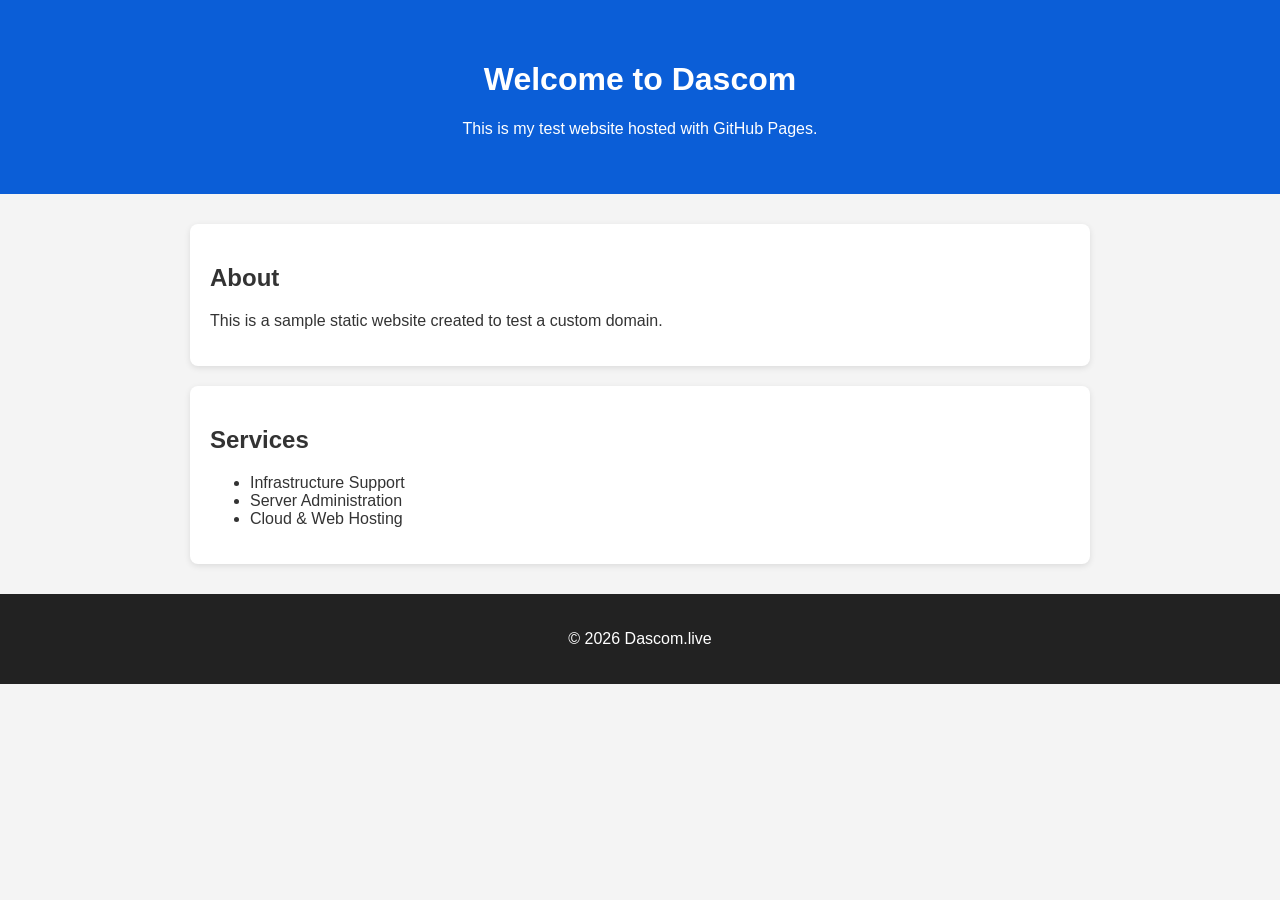
==== index.html @ efe5e356 "Add files via upload" ====
<!DOCTYPE html>
<html lang="en">
<head>
<meta charset="UTF-8">
<meta name="viewport" content="width=device-width, initial-scale=1.0">
<title>Dascom</title>
<link rel="stylesheet" href="style.css">
</head>
<body>
<header>
  <h1>Welcome to Dascom</h1>
  <p>This is my test website hosted with GitHub Pages.</p>
</header>

<main>
  <section class="card">
    <h2>About</h2>
    <p>This is a sample static website created to test a custom domain.</p>
  </section>

  <section class="card">
    <h2>Services</h2>
    <ul>
      <li>Infrastructure Support</li>
      <li>Server Administration</li>
      <li>Cloud & Web Hosting</li>
    </ul>
  </section>
</main>

<footer>
  <p>© 2026 Dascom.live</p>
</footer>
</body>
</html>
---- style.css ----
body{font-family:Arial,sans-serif;margin:0;background:#f4f4f4;color:#333}
header{background:#0b5ed7;color:#fff;padding:40px;text-align:center}
main{max-width:900px;margin:30px auto;padding:0 20px}
.card{background:#fff;padding:20px;margin-bottom:20px;border-radius:8px;box-shadow:0 2px 6px rgba(0,0,0,.1)}
footer{text-align:center;padding:20px;background:#222;color:#fff}
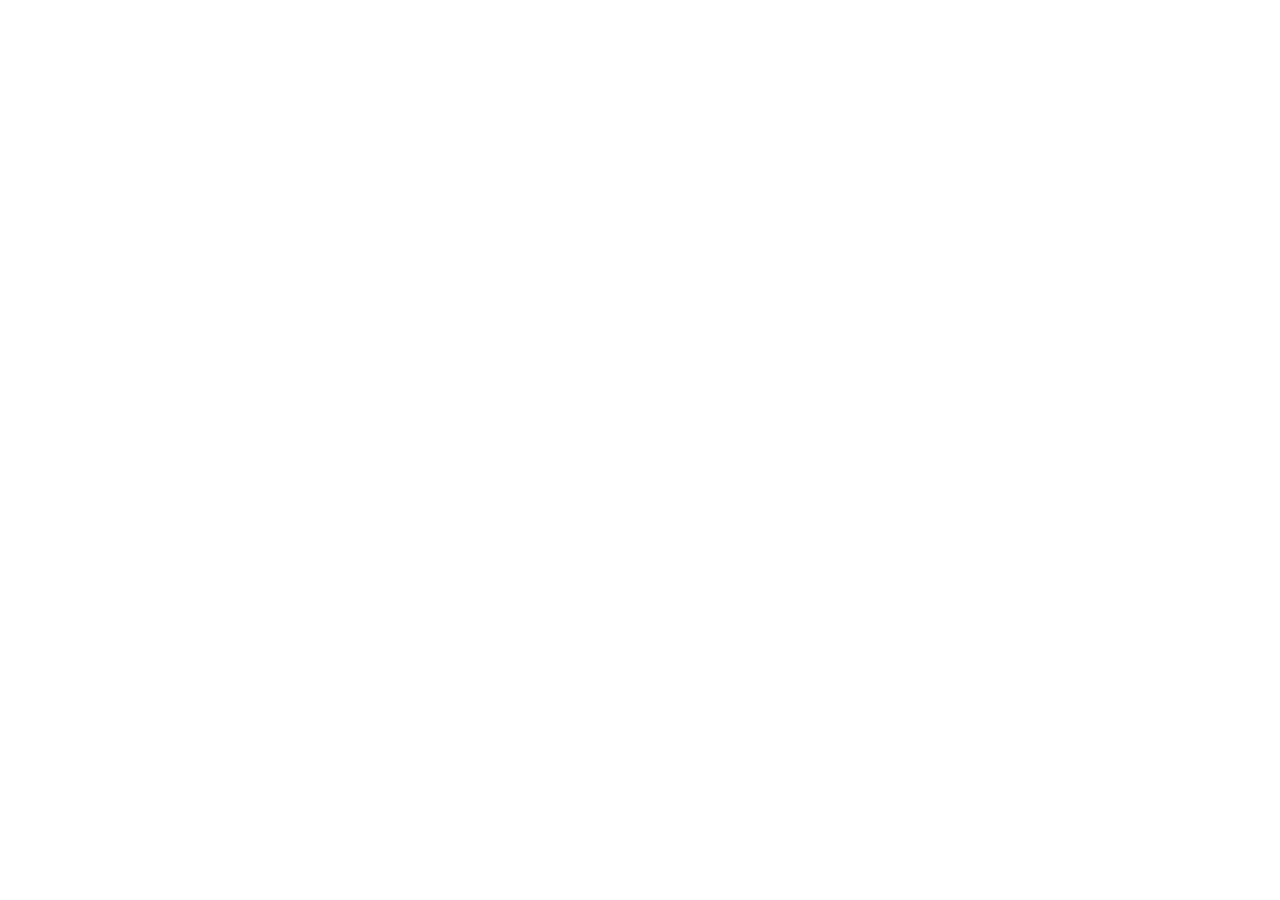
==== commit fd226add: "Add files via upload" ====
--- a/index.html
+++ b/index.html
@@ -1,35 +1,14 @@
-<!DOCTYPE html>
+<!doctype html>
 <html lang="en">
-<head>
-<meta charset="UTF-8">
-<meta name="viewport" content="width=device-width, initial-scale=1.0">
-<title>Dascom</title>
-<link rel="stylesheet" href="style.css">
-</head>
-<body>
-<header>
-  <h1>Welcome to Dascom</h1>
-  <p>This is my test website hosted with GitHub Pages.</p>
-</header>
+  <head>
+    <meta charset="UTF-8" />
+    <meta name="viewport" content="width=device-width, initial-scale=1.0" />
+    <title>MediMart - Online Pharmacy & Wellness Store</title>
+    <script type="module" crossorigin src="/assets/index-DqHc9bRQ.js"></script>
+    <link rel="stylesheet" crossorigin href="/assets/index-YbBNkak0.css">
+  </head>
+  <body>
+    <div id="root"></div>
+  </body>
+</html>
 
-<main>
-  <section class="card">
-    <h2>About</h2>
-    <p>This is a sample static website created to test a custom domain.</p>
-  </section>
-
-  <section class="card">
-    <h2>Services</h2>
-    <ul>
-      <li>Infrastructure Support</li>
-      <li>Server Administration</li>
-      <li>Cloud & Web Hosting</li>
-    </ul>
-  </section>
-</main>
-
-<footer>
-  <p>© 2026 Dascom.live</p>
-</footer>
-</body>
-</html>
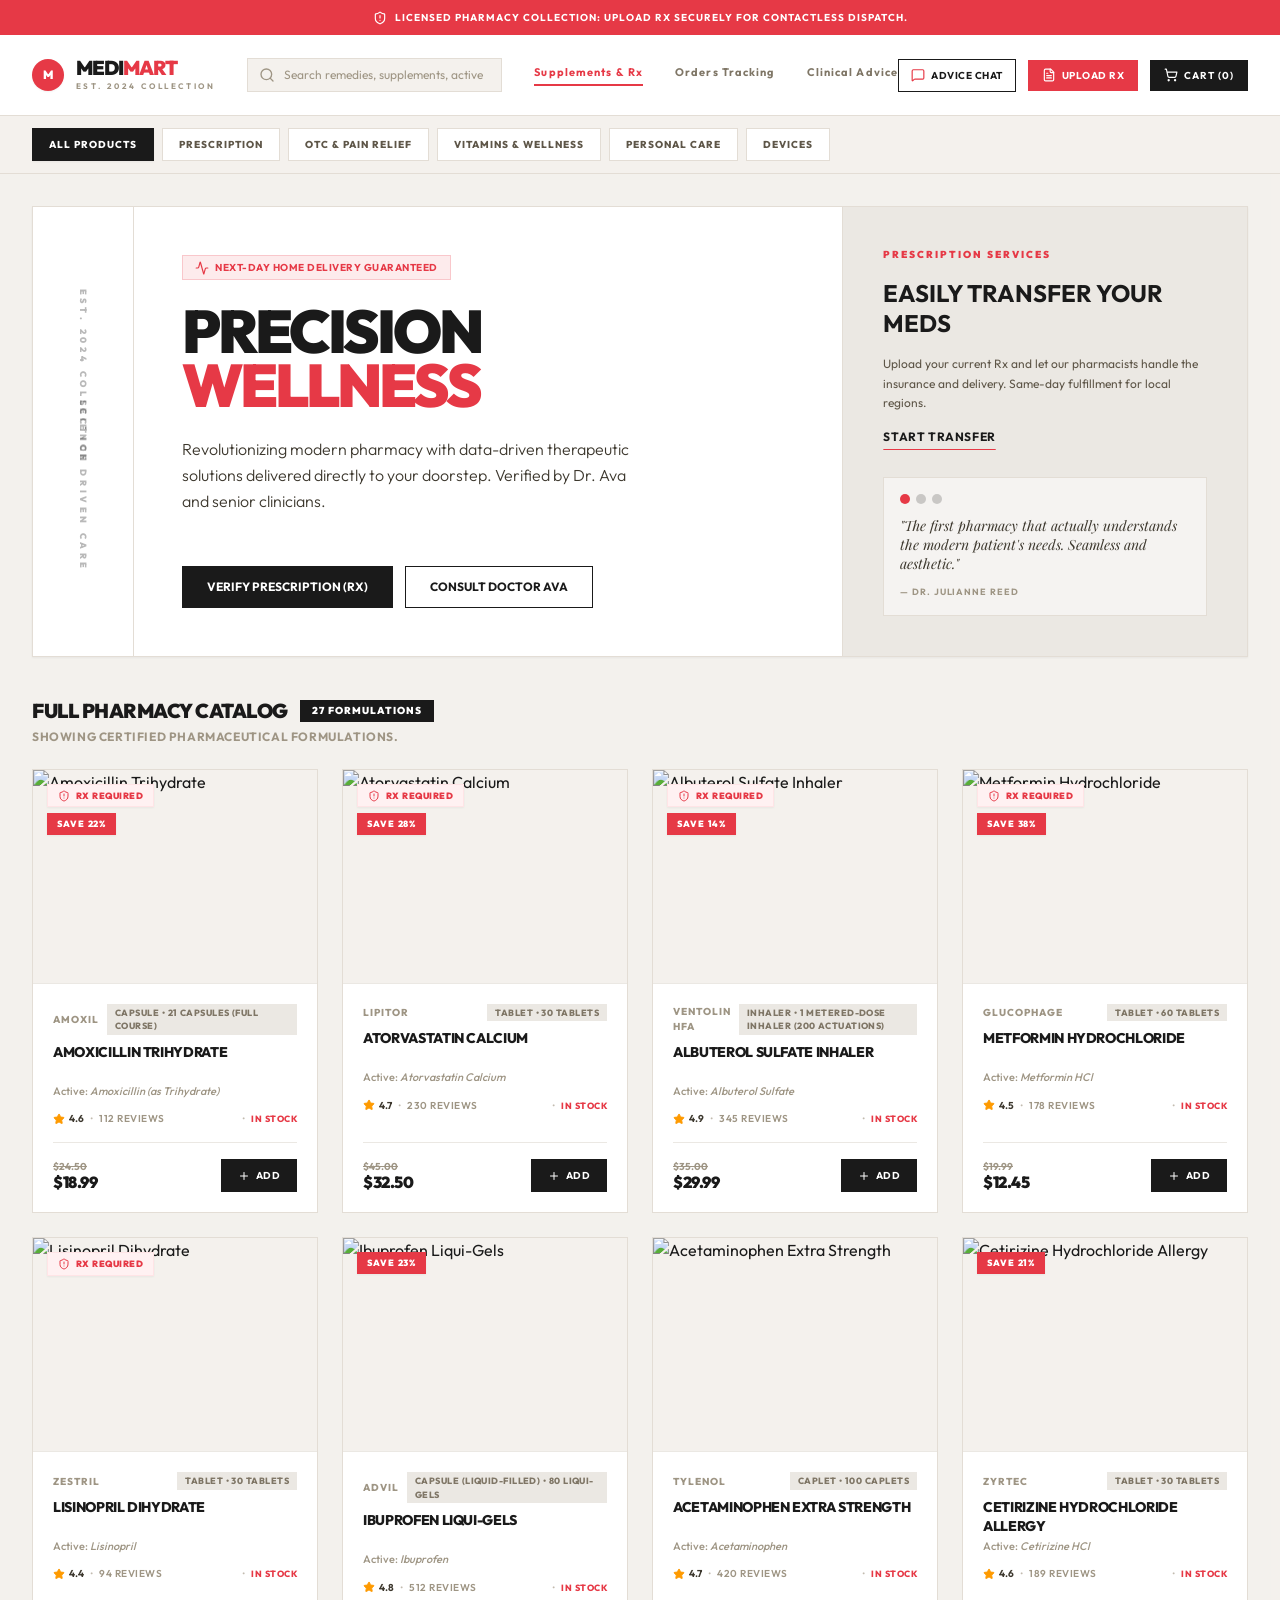
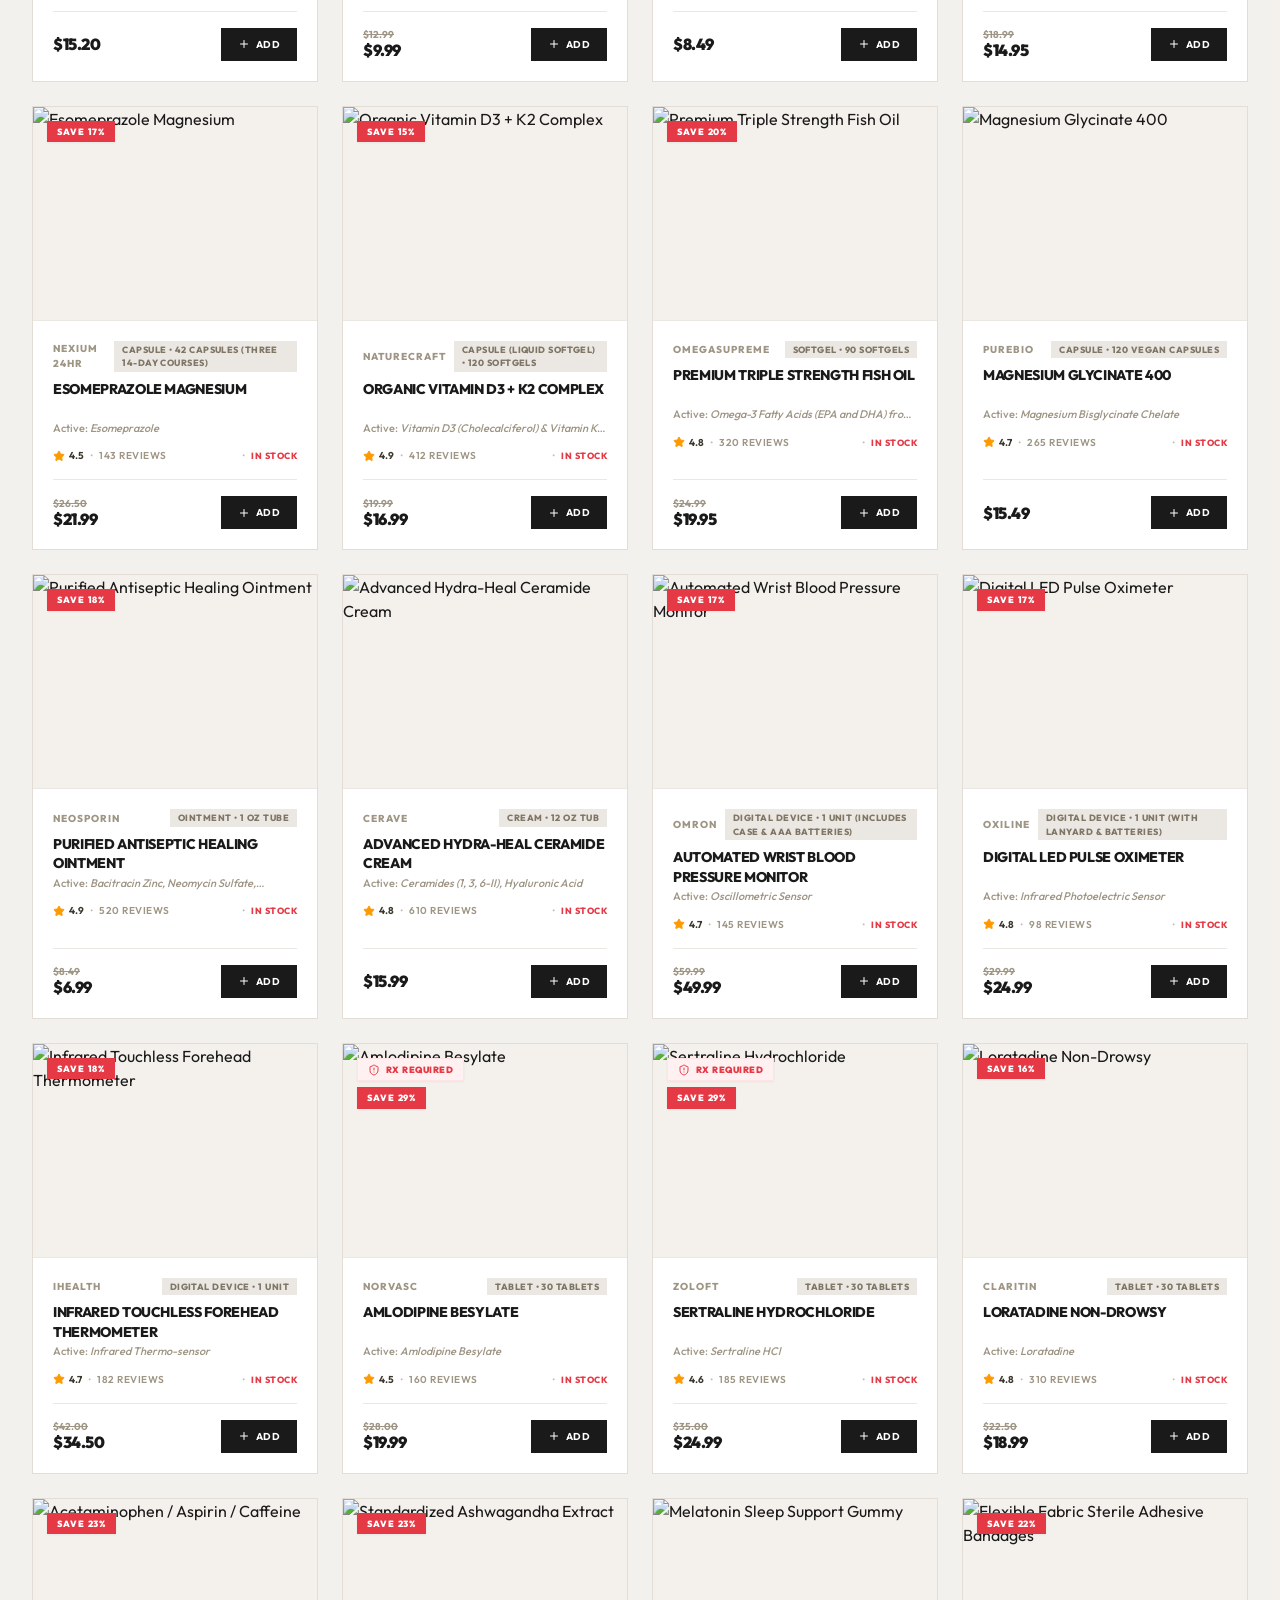
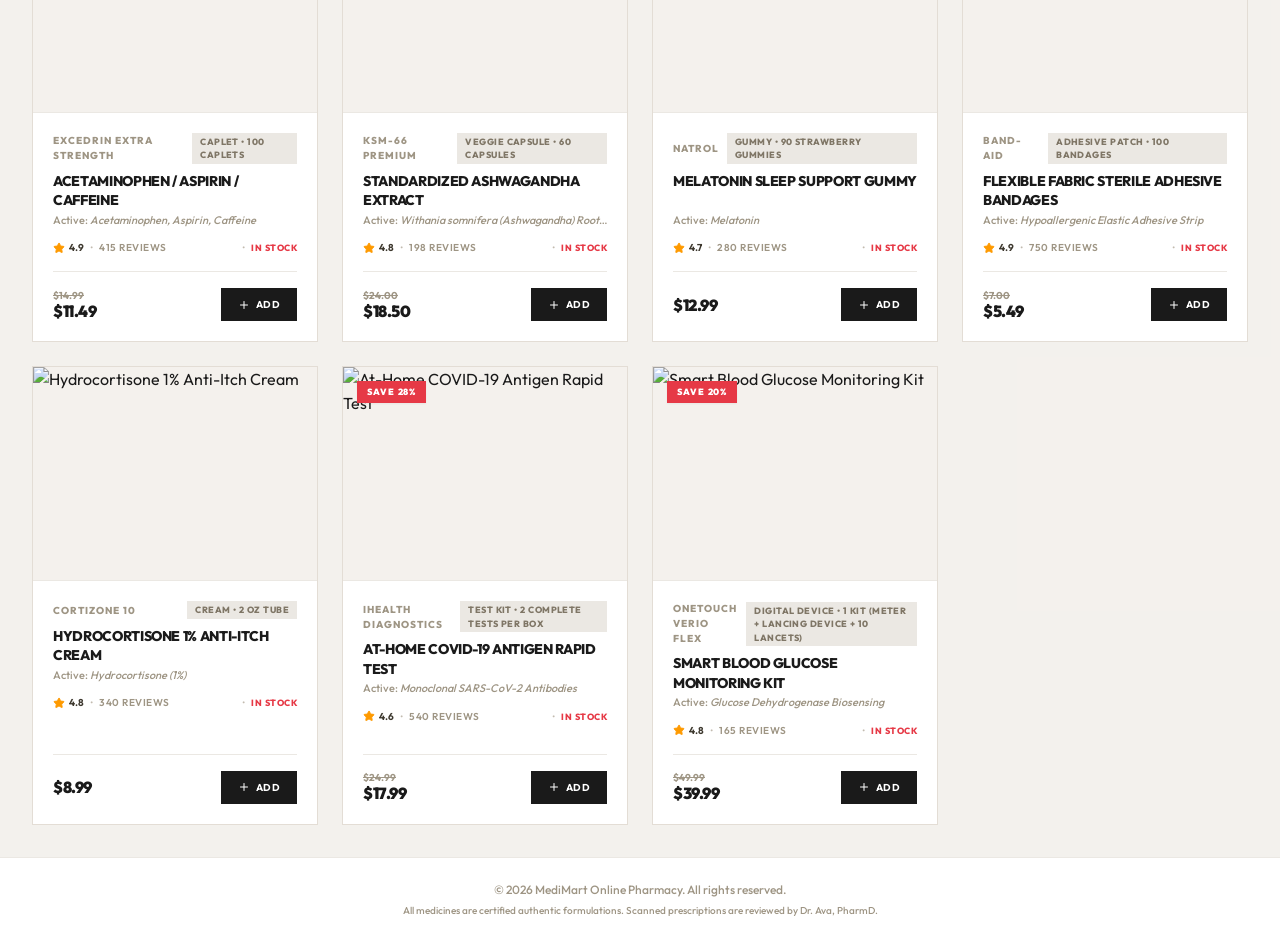
==== commit 6919979d: "Update index.html" ====
--- a/index.html
+++ b/index.html
@@ -3,7 +3,7 @@
   <head>
     <meta charset="UTF-8" />
     <meta name="viewport" content="width=device-width, initial-scale=1.0" />
-    <title>MediMart - Online Pharmacy & Wellness Store</title>
+    <title>MediMart</title>
     <script type="module" crossorigin src="/assets/index-DqHc9bRQ.js"></script>
     <link rel="stylesheet" crossorigin href="/assets/index-YbBNkak0.css">
   </head>
--- a/assets/index-YbBNkak0.css
+++ b/assets/index-YbBNkak0.css
@@ -0,0 +1 @@
+@import"https://fonts.googleapis.com/css2?family=Inter:wght@300;400;500;600;700;800;900&family=Outfit:wght@300;400;500;600;700;800;900&family=Playfair+Display:ital,wght@0,400;0,700;1,400&family=Space+Grotesk:wght@400;500;700&family=JetBrains+Mono:wght@400;500;700&display=swap";/*! tailwindcss v4.3.2 | MIT License | https://tailwindcss.com */@layer properties{@supports (((-webkit-hyphens:none)) and (not (margin-trim:inline))) or ((-moz-orient:inline) and (not (color:rgb(from red r g b)))){*,:before,:after,::backdrop{--tw-translate-x:0;--tw-translate-y:0;--tw-translate-z:0;--tw-space-y-reverse:0;--tw-border-style:solid;--tw-leading:initial;--tw-font-weight:initial;--tw-tracking:initial;--tw-shadow:0 0 #0000;--tw-shadow-color:initial;--tw-shadow-alpha:100%;--tw-inset-shadow:0 0 #0000;--tw-inset-shadow-color:initial;--tw-inset-shadow-alpha:100%;--tw-ring-color:initial;--tw-ring-shadow:0 0 #0000;--tw-inset-ring-color:initial;--tw-inset-ring-shadow:0 0 #0000;--tw-ring-inset:initial;--tw-ring-offset-width:0px;--tw-ring-offset-color:#fff;--tw-ring-offset-shadow:0 0 #0000;--tw-blur:initial;--tw-brightness:initial;--tw-contrast:initial;--tw-grayscale:initial;--tw-hue-rotate:initial;--tw-invert:initial;--tw-opacity:initial;--tw-saturate:initial;--tw-sepia:initial;--tw-drop-shadow:initial;--tw-drop-shadow-color:initial;--tw-drop-shadow-alpha:100%;--tw-drop-shadow-size:initial;--tw-backdrop-blur:initial;--tw-backdrop-brightness:initial;--tw-backdrop-contrast:initial;--tw-backdrop-grayscale:initial;--tw-backdrop-hue-rotate:initial;--tw-backdrop-invert:initial;--tw-backdrop-opacity:initial;--tw-backdrop-saturate:initial;--tw-backdrop-sepia:initial;--tw-duration:initial;--tw-scale-x:1;--tw-scale-y:1;--tw-scale-z:1}}}@layer theme{:root,:host{--font-sans:"Outfit", "Inter", sans-serif;--font-serif:"Playfair Display", "Georgia", serif;--font-mono:"JetBrains Mono", monospace;--color-red-50:oklch(97.1% .013 17.38);--color-red-100:oklch(93.6% .032 17.717);--color-red-500:oklch(63.7% .237 25.331);--color-red-700:oklch(50.5% .213 27.518);--color-amber-50:oklch(98.7% .022 95.277);--color-amber-200:oklch(92.4% .12 95.746);--color-amber-400:oklch(82.8% .189 84.429);--color-amber-500:oklch(76.9% .188 70.08);--color-amber-600:oklch(66.6% .179 58.318);--color-amber-800:oklch(47.3% .137 46.201);--color-amber-950:oklch(27.9% .077 45.635);--color-green-400:oklch(79.2% .209 151.711);--color-emerald-50:#fff5f5;--color-emerald-100:#ffe3e3;--color-emerald-500:#ff6b6b;--color-emerald-600:#e63946;--color-emerald-700:#c92a3e;--color-emerald-800:#a61e2e;--color-blue-600:oklch(54.6% .245 262.881);--color-rose-50:oklch(96.9% .015 12.422);--color-rose-100:oklch(94.1% .03 12.58);--color-rose-200:oklch(89.2% .058 10.001);--color-slate-50:#f4f1ed;--color-slate-100:#ebe8e3;--color-slate-200:#e3ddd5;--color-slate-300:#c2bbaf;--color-slate-400:#9e9584;--color-slate-500:#7f7666;--color-slate-600:#5e5648;--color-slate-700:#3d382e;--color-slate-800:#1a1a1a;--color-slate-900:#0e0e0e;--color-black:#000;--color-white:#fff;--spacing:.25rem;--container-xs:20rem;--container-sm:24rem;--container-md:28rem;--container-lg:32rem;--container-xl:36rem;--container-3xl:48rem;--container-4xl:56rem;--container-7xl:80rem;--text-xs:.75rem;--text-xs--line-height:calc(1 / .75);--text-sm:.875rem;--text-sm--line-height:calc(1.25 / .875);--text-base:1rem;--text-base--line-height: 1.5 ;--text-lg:1.125rem;--text-lg--line-height:calc(1.75 / 1.125);--text-xl:1.25rem;--text-xl--line-height:calc(1.75 / 1.25);--text-2xl:1.5rem;--text-2xl--line-height:calc(2 / 1.5);--text-4xl:2.25rem;--text-4xl--line-height:calc(2.5 / 2.25);--text-6xl:3.75rem;--text-6xl--line-height:1;--font-weight-light:300;--font-weight-medium:500;--font-weight-semibold:600;--font-weight-bold:700;--font-weight-extrabold:800;--font-weight-black:900;--tracking-tighter:-.05em;--tracking-tight:-.025em;--tracking-wide:.025em;--tracking-wider:.05em;--tracking-widest:.1em;--leading-tight:1.25;--leading-snug:1.375;--leading-normal:1.5;--leading-relaxed:1.625;--radius-md:.375rem;--radius-xl:.75rem;--radius-2xl:1rem;--radius-3xl:1.5rem;--animate-spin:spin 1s linear infinite;--animate-pulse:pulse 2s cubic-bezier(.4, 0, .6, 1) infinite;--animate-bounce:bounce 1s infinite;--blur-xs:4px;--blur-xl:24px;--default-transition-duration:.15s;--default-transition-timing-function:cubic-bezier(.4, 0, .2, 1);--default-font-family:var(--font-sans);--default-mono-font-family:var(--font-mono)}}@layer base{*,:after,:before,::backdrop{box-sizing:border-box;border:0 solid;margin:0;padding:0}::file-selector-button{box-sizing:border-box;border:0 solid;margin:0;padding:0}html,:host{-webkit-text-size-adjust:100%;-moz-tab-size:4;tab-size:4;line-height:1.5;font-family:var(--default-font-family,ui-sans-serif, system-ui, sans-serif, "Apple Color Emoji", "Segoe UI Emoji", "Segoe UI Symbol", "Noto Color Emoji");font-feature-settings:var(--default-font-feature-settings,normal);font-variation-settings:var(--default-font-variation-settings,normal);-webkit-tap-highlight-color:transparent}hr{height:0;color:inherit;border-top-width:1px}abbr:where([title]){-webkit-text-decoration:underline dotted;text-decoration:underline dotted}h1,h2,h3,h4,h5,h6{font-size:inherit;font-weight:inherit}a{color:inherit;-webkit-text-decoration:inherit;text-decoration:inherit}b,strong{font-weight:bolder}code,kbd,samp,pre{font-family:var(--default-mono-font-family,ui-monospace, SFMono-Regular, Menlo, Monaco, Consolas, "Liberation Mono", "Courier New", monospace);font-feature-settings:var(--default-mono-font-feature-settings,normal);font-variation-settings:var(--default-mono-font-variation-settings,normal);font-size:1em}small{font-size:80%}sub,sup{vertical-align:baseline;font-size:75%;line-height:0;position:relative}sub{bottom:-.25em}sup{top:-.5em}table{text-indent:0;border-color:inherit;border-collapse:collapse}:-moz-focusring{outline:auto}progress{vertical-align:baseline}summary{display:list-item}ol,ul,menu{list-style:none}img,svg,video,canvas,audio,iframe,embed,object{vertical-align:middle;display:block}img,video{max-width:100%;height:auto}button,input,select,optgroup,textarea{font:inherit;font-feature-settings:inherit;font-variation-settings:inherit;letter-spacing:inherit;color:inherit;opacity:1;background-color:#0000;border-radius:0}::file-selector-button{font:inherit;font-feature-settings:inherit;font-variation-settings:inherit;letter-spacing:inherit;color:inherit;opacity:1;background-color:#0000;border-radius:0}:where(select:is([multiple],[size])) optgroup{font-weight:bolder}:where(select:is([multiple],[size])) optgroup option{padding-inline-start:20px}::file-selector-button{margin-inline-end:4px}::placeholder{opacity:1}@supports (not ((-webkit-appearance:-apple-pay-button))) or (contain-intrinsic-size:1px){::placeholder{color:currentColor}@supports (color:color-mix(in lab,red,red)){::placeholder{color:color-mix(in oklab,currentcolor 50%,transparent)}}}textarea{resize:vertical}::-webkit-search-decoration{-webkit-appearance:none}::-webkit-date-and-time-value{min-height:1lh;text-align:inherit}::-webkit-datetime-edit{display:inline-flex}::-webkit-datetime-edit-fields-wrapper{padding:0}::-webkit-datetime-edit{padding-block:0}::-webkit-datetime-edit-year-field{padding-block:0}::-webkit-datetime-edit-month-field{padding-block:0}::-webkit-datetime-edit-day-field{padding-block:0}::-webkit-datetime-edit-hour-field{padding-block:0}::-webkit-datetime-edit-minute-field{padding-block:0}::-webkit-datetime-edit-second-field{padding-block:0}::-webkit-datetime-edit-millisecond-field{padding-block:0}::-webkit-datetime-edit-meridiem-field{padding-block:0}::-webkit-calendar-picker-indicator{line-height:1}:-moz-ui-invalid{box-shadow:none}button,input:where([type=button],[type=reset],[type=submit]){-webkit-appearance:button;-moz-appearance:button;appearance:button}::file-selector-button{-webkit-appearance:button;-moz-appearance:button;appearance:button}::-webkit-inner-spin-button{height:auto}::-webkit-outer-spin-button{height:auto}[hidden]:where(:not([hidden=until-found])){display:none!important}}@layer components;@layer utilities{.pointer-events-none{pointer-events:none}.visible{visibility:visible}.absolute{position:absolute}.fixed{position:fixed}.relative{position:relative}.sticky{position:sticky}.inset-0{top:0;right:0;bottom:0;left:0}.inset-y-0{inset-block:0}.top-0{top:0}.top-2\.5{top:calc(var(--spacing) * 2.5)}.top-3\.5{top:calc(var(--spacing) * 3.5)}.top-4{top:calc(var(--spacing) * 4)}.right-0{right:0}.right-2\.5{right:calc(var(--spacing) * 2.5)}.right-4{right:calc(var(--spacing) * 4)}.bottom-0{bottom:0}.left-0{left:0}.left-3\.5{left:calc(var(--spacing) * 3.5)}.left-4{left:calc(var(--spacing) * 4)}.z-10{z-index:10}.z-20{z-index:20}.z-40{z-index:40}.z-50{z-index:50}.col-span-2{grid-column:span 2/span 2}.col-span-3{grid-column:span 3/span 3}.col-span-12{grid-column:span 12/span 12}.mx-8{margin-inline:calc(var(--spacing) * 8)}.mx-auto{margin-inline:auto}.mt-0\.5{margin-top:calc(var(--spacing) * .5)}.mt-1{margin-top:var(--spacing)}.mt-1\.5{margin-top:calc(var(--spacing) * 1.5)}.mt-2{margin-top:calc(var(--spacing) * 2)}.mt-2\.5{margin-top:calc(var(--spacing) * 2.5)}.mt-3{margin-top:calc(var(--spacing) * 3)}.mt-5{margin-top:calc(var(--spacing) * 5)}.mt-6{margin-top:calc(var(--spacing) * 6)}.mt-8{margin-top:calc(var(--spacing) * 8)}.mt-auto{margin-top:auto}.mr-auto{margin-right:auto}.mb-0\.5{margin-bottom:calc(var(--spacing) * .5)}.mb-1{margin-bottom:var(--spacing)}.mb-1\.5{margin-bottom:calc(var(--spacing) * 1.5)}.mb-2{margin-bottom:calc(var(--spacing) * 2)}.mb-2\.5{margin-bottom:calc(var(--spacing) * 2.5)}.mb-3{margin-bottom:calc(var(--spacing) * 3)}.mb-4{margin-bottom:calc(var(--spacing) * 4)}.mb-5{margin-bottom:calc(var(--spacing) * 5)}.mb-6{margin-bottom:calc(var(--spacing) * 6)}.mb-8{margin-bottom:calc(var(--spacing) * 8)}.ml-1{margin-left:var(--spacing)}.ml-auto{margin-left:auto}.line-clamp-1{-webkit-line-clamp:1;-webkit-box-orient:vertical;display:-webkit-box;overflow:hidden}.line-clamp-2{-webkit-line-clamp:2;-webkit-box-orient:vertical;display:-webkit-box;overflow:hidden}.block{display:block}.contents{display:contents}.flex{display:flex}.grid{display:grid}.hidden{display:none}.inline-flex{display:inline-flex}.h-1\.5{height:calc(var(--spacing) * 1.5)}.h-2\.5{height:calc(var(--spacing) * 2.5)}.h-3{height:calc(var(--spacing) * 3)}.h-3\.5{height:calc(var(--spacing) * 3.5)}.h-4{height:calc(var(--spacing) * 4)}.h-5{height:calc(var(--spacing) * 5)}.h-6{height:calc(var(--spacing) * 6)}.h-8{height:calc(var(--spacing) * 8)}.h-10{height:calc(var(--spacing) * 10)}.h-12{height:calc(var(--spacing) * 12)}.h-16{height:calc(var(--spacing) * 16)}.h-20{height:calc(var(--spacing) * 20)}.h-24{height:calc(var(--spacing) * 24)}.h-36{height:calc(var(--spacing) * 36)}.h-\[1px\]{height:1px}.h-\[520px\]{height:520px}.h-full{height:100%}.max-h-\[80vh\]{max-height:80vh}.max-h-\[90vh\]{max-height:90vh}.max-h-\[180px\]{max-height:180px}.max-h-\[300px\]{max-height:300px}.max-h-\[460px\]{max-height:460px}.min-h-\[2\.5rem\]{min-height:2.5rem}.min-h-\[160px\]{min-height:160px}.min-h-\[280px\]{min-height:280px}.min-h-\[300px\]{min-height:300px}.min-h-screen{min-height:100vh}.w-1\.5{width:calc(var(--spacing) * 1.5)}.w-2\.5{width:calc(var(--spacing) * 2.5)}.w-3{width:calc(var(--spacing) * 3)}.w-3\.5{width:calc(var(--spacing) * 3.5)}.w-4{width:calc(var(--spacing) * 4)}.w-5{width:calc(var(--spacing) * 5)}.w-6{width:calc(var(--spacing) * 6)}.w-8{width:calc(var(--spacing) * 8)}.w-10{width:calc(var(--spacing) * 10)}.w-12{width:calc(var(--spacing) * 12)}.w-16{width:calc(var(--spacing) * 16)}.w-24{width:calc(var(--spacing) * 24)}.w-fit{width:fit-content}.w-full{width:100%}.w-screen{width:100vw}.max-w-3xl{max-width:var(--container-3xl)}.max-w-4xl{max-width:var(--container-4xl)}.max-w-7xl{max-width:var(--container-7xl)}.max-w-\[80\%\]{max-width:80%}.max-w-\[85\%\]{max-width:85%}.max-w-\[200px\]{max-width:200px}.max-w-\[240px\]{max-width:240px}.max-w-full{max-width:100%}.max-w-lg{max-width:var(--container-lg)}.max-w-md{max-width:var(--container-md)}.max-w-sm{max-width:var(--container-sm)}.max-w-xl{max-width:var(--container-xl)}.max-w-xs{max-width:var(--container-xs)}.min-w-0{min-width:0}.min-w-\[1\.25rem\]{min-width:1.25rem}.flex-1{flex:1}.shrink-0{flex-shrink:0}.flex-grow{flex-grow:1}.origin-center{transform-origin:50%}.translate-x-4{--tw-translate-x:calc(var(--spacing) * 4);translate:var(--tw-translate-x) var(--tw-translate-y)}.-translate-y-4{--tw-translate-y:calc(var(--spacing) * -4);translate:var(--tw-translate-x) var(--tw-translate-y)}.rotate-90{rotate:90deg}.animate-bounce{animation:var(--animate-bounce)}.animate-pulse{animation:var(--animate-pulse)}.animate-spin{animation:var(--animate-spin)}.cursor-not-allowed{cursor:not-allowed}.cursor-pointer{cursor:pointer}.list-inside{list-style-position:inside}.list-disc{list-style-type:disc}.grid-cols-1{grid-template-columns:repeat(1,minmax(0,1fr))}.grid-cols-2{grid-template-columns:repeat(2,minmax(0,1fr))}.grid-cols-3{grid-template-columns:repeat(3,minmax(0,1fr))}.grid-cols-12{grid-template-columns:repeat(12,minmax(0,1fr))}.flex-col{flex-direction:column}.flex-wrap{flex-wrap:wrap}.items-baseline{align-items:baseline}.items-center{align-items:center}.items-end{align-items:flex-end}.items-start{align-items:flex-start}.items-stretch{align-items:stretch}.justify-between{justify-content:space-between}.justify-center{justify-content:center}.gap-1{gap:var(--spacing)}.gap-1\.5{gap:calc(var(--spacing) * 1.5)}.gap-2{gap:calc(var(--spacing) * 2)}.gap-2\.5{gap:calc(var(--spacing) * 2.5)}.gap-3{gap:calc(var(--spacing) * 3)}.gap-3\.5{gap:calc(var(--spacing) * 3.5)}.gap-4{gap:calc(var(--spacing) * 4)}.gap-6{gap:calc(var(--spacing) * 6)}.gap-8{gap:calc(var(--spacing) * 8)}.gap-24{gap:calc(var(--spacing) * 24)}:where(.space-y-0\.5>:not(:last-child)){--tw-space-y-reverse:0;margin-block-start:calc(calc(var(--spacing) * .5) * var(--tw-space-y-reverse));margin-block-end:calc(calc(var(--spacing) * .5) * calc(1 - var(--tw-space-y-reverse)))}:where(.space-y-1>:not(:last-child)){--tw-space-y-reverse:0;margin-block-start:calc(var(--spacing) * var(--tw-space-y-reverse));margin-block-end:calc(var(--spacing) * calc(1 - var(--tw-space-y-reverse)))}:where(.space-y-1\.5>:not(:last-child)){--tw-space-y-reverse:0;margin-block-start:calc(calc(var(--spacing) * 1.5) * var(--tw-space-y-reverse));margin-block-end:calc(calc(var(--spacing) * 1.5) * calc(1 - var(--tw-space-y-reverse)))}:where(.space-y-2>:not(:last-child)){--tw-space-y-reverse:0;margin-block-start:calc(calc(var(--spacing) * 2) * var(--tw-space-y-reverse));margin-block-end:calc(calc(var(--spacing) * 2) * calc(1 - var(--tw-space-y-reverse)))}:where(.space-y-2\.5>:not(:last-child)){--tw-space-y-reverse:0;margin-block-start:calc(calc(var(--spacing) * 2.5) * var(--tw-space-y-reverse));margin-block-end:calc(calc(var(--spacing) * 2.5) * calc(1 - var(--tw-space-y-reverse)))}:where(.space-y-3>:not(:last-child)){--tw-space-y-reverse:0;margin-block-start:calc(calc(var(--spacing) * 3) * var(--tw-space-y-reverse));margin-block-end:calc(calc(var(--spacing) * 3) * calc(1 - var(--tw-space-y-reverse)))}:where(.space-y-3\.5>:not(:last-child)){--tw-space-y-reverse:0;margin-block-start:calc(calc(var(--spacing) * 3.5) * var(--tw-space-y-reverse));margin-block-end:calc(calc(var(--spacing) * 3.5) * calc(1 - var(--tw-space-y-reverse)))}:where(.space-y-4>:not(:last-child)){--tw-space-y-reverse:0;margin-block-start:calc(calc(var(--spacing) * 4) * var(--tw-space-y-reverse));margin-block-end:calc(calc(var(--spacing) * 4) * calc(1 - var(--tw-space-y-reverse)))}:where(.space-y-5>:not(:last-child)){--tw-space-y-reverse:0;margin-block-start:calc(calc(var(--spacing) * 5) * var(--tw-space-y-reverse));margin-block-end:calc(calc(var(--spacing) * 5) * calc(1 - var(--tw-space-y-reverse)))}:where(.space-y-6>:not(:last-child)){--tw-space-y-reverse:0;margin-block-start:calc(calc(var(--spacing) * 6) * var(--tw-space-y-reverse));margin-block-end:calc(calc(var(--spacing) * 6) * calc(1 - var(--tw-space-y-reverse)))}:where(.space-y-8>:not(:last-child)){--tw-space-y-reverse:0;margin-block-start:calc(calc(var(--spacing) * 8) * var(--tw-space-y-reverse));margin-block-end:calc(calc(var(--spacing) * 8) * calc(1 - var(--tw-space-y-reverse)))}:where(.space-y-10>:not(:last-child)){--tw-space-y-reverse:0;margin-block-start:calc(calc(var(--spacing) * 10) * var(--tw-space-y-reverse));margin-block-end:calc(calc(var(--spacing) * 10) * calc(1 - var(--tw-space-y-reverse)))}.truncate{text-overflow:ellipsis;white-space:nowrap;overflow:hidden}.overflow-hidden{overflow:hidden}.overflow-x-auto{overflow-x:auto}.overflow-y-auto{overflow-y:auto}.rounded-2xl{border-radius:var(--radius-2xl)}.rounded-3xl{border-radius:var(--radius-3xl)}.rounded-full{border-radius:3.40282e38px}.rounded-md{border-radius:var(--radius-md)}.rounded-none{border-radius:0}.rounded-xl{border-radius:var(--radius-xl)}.border{border-style:var(--tw-border-style);border-width:1px}.border-2{border-style:var(--tw-border-style);border-width:2px}.border-t{border-top-style:var(--tw-border-style);border-top-width:1px}.border-r{border-right-style:var(--tw-border-style);border-right-width:1px}.border-b{border-bottom-style:var(--tw-border-style);border-bottom-width:1px}.border-b-2{border-bottom-style:var(--tw-border-style);border-bottom-width:2px}.border-l{border-left-style:var(--tw-border-style);border-left-width:1px}.border-dashed{--tw-border-style:dashed;border-style:dashed}.border-\[\#E63946\]{border-color:#e63946}.border-\[\#E63946\]\/20{border-color:#e6394633}.border-amber-200{border-color:var(--color-amber-200)}.border-emerald-100{border-color:var(--color-emerald-100)}.border-red-100{border-color:var(--color-red-100)}.border-rose-100{border-color:var(--color-rose-100)}.border-rose-200{border-color:var(--color-rose-200)}.border-slate-100{border-color:var(--color-slate-100)}.border-slate-200{border-color:var(--color-slate-200)}.border-slate-200\/40{border-color:#e3ddd566}@supports (color:color-mix(in lab,red,red)){.border-slate-200\/40{border-color:color-mix(in oklab,var(--color-slate-200) 40%,transparent)}}.border-slate-200\/50{border-color:#e3ddd580}@supports (color:color-mix(in lab,red,red)){.border-slate-200\/50{border-color:color-mix(in oklab,var(--color-slate-200) 50%,transparent)}}.border-slate-200\/60{border-color:#e3ddd599}@supports (color:color-mix(in lab,red,red)){.border-slate-200\/60{border-color:color-mix(in oklab,var(--color-slate-200) 60%,transparent)}}.border-slate-200\/70{border-color:#e3ddd5b3}@supports (color:color-mix(in lab,red,red)){.border-slate-200\/70{border-color:color-mix(in oklab,var(--color-slate-200) 70%,transparent)}}.border-slate-300{border-color:var(--color-slate-300)}.border-slate-600{border-color:var(--color-slate-600)}.border-slate-800{border-color:var(--color-slate-800)}.border-transparent{border-color:#0000}.bg-\[\#1A1A1A\]\/20{background-color:#1a1a1a33}.bg-\[\#E63946\]{background-color:#e63946}.bg-\[\#E63946\]\/10{background-color:#e639461a}.bg-\[\#EBE8E3\]{background-color:#ebe8e3}.bg-\[\#F4F1ED\]{background-color:#f4f1ed}.bg-amber-50{background-color:var(--color-amber-50)}.bg-black\/5{background-color:#0000000d}@supports (color:color-mix(in lab,red,red)){.bg-black\/5{background-color:color-mix(in oklab,var(--color-black) 5%,transparent)}}.bg-emerald-50{background-color:var(--color-emerald-50)}.bg-emerald-100\/60{background-color:#ffe3e399}@supports (color:color-mix(in lab,red,red)){.bg-emerald-100\/60{background-color:color-mix(in oklab,var(--color-emerald-100) 60%,transparent)}}.bg-emerald-600{background-color:var(--color-emerald-600)}.bg-green-400{background-color:var(--color-green-400)}.bg-red-50{background-color:var(--color-red-50)}.bg-rose-50{background-color:var(--color-rose-50)}.bg-slate-50{background-color:var(--color-slate-50)}.bg-slate-50\/50{background-color:#f4f1ed80}@supports (color:color-mix(in lab,red,red)){.bg-slate-50\/50{background-color:color-mix(in oklab,var(--color-slate-50) 50%,transparent)}}.bg-slate-50\/70{background-color:#f4f1edb3}@supports (color:color-mix(in lab,red,red)){.bg-slate-50\/70{background-color:color-mix(in oklab,var(--color-slate-50) 70%,transparent)}}.bg-slate-100{background-color:var(--color-slate-100)}.bg-slate-200{background-color:var(--color-slate-200)}.bg-slate-400{background-color:var(--color-slate-400)}.bg-slate-700{background-color:var(--color-slate-700)}.bg-slate-800{background-color:var(--color-slate-800)}.bg-slate-900{background-color:var(--color-slate-900)}.bg-slate-900\/40{background-color:#0e0e0e66}@supports (color:color-mix(in lab,red,red)){.bg-slate-900\/40{background-color:color-mix(in oklab,var(--color-slate-900) 40%,transparent)}}.bg-transparent{background-color:#0000}.bg-white{background-color:var(--color-white)}.bg-white\/5{background-color:#ffffff0d}@supports (color:color-mix(in lab,red,red)){.bg-white\/5{background-color:color-mix(in oklab,var(--color-white) 5%,transparent)}}.bg-white\/20{background-color:#fff3}@supports (color:color-mix(in lab,red,red)){.bg-white\/20{background-color:color-mix(in oklab,var(--color-white) 20%,transparent)}}.bg-white\/50{background-color:#ffffff80}@supports (color:color-mix(in lab,red,red)){.bg-white\/50{background-color:color-mix(in oklab,var(--color-white) 50%,transparent)}}.fill-amber-400{fill:var(--color-amber-400)}.fill-amber-500{fill:var(--color-amber-500)}.object-cover{object-fit:cover}.p-1{padding:var(--spacing)}.p-1\.5{padding:calc(var(--spacing) * 1.5)}.p-2{padding:calc(var(--spacing) * 2)}.p-2\.5{padding:calc(var(--spacing) * 2.5)}.p-3{padding:calc(var(--spacing) * 3)}.p-3\.5{padding:calc(var(--spacing) * 3.5)}.p-4{padding:calc(var(--spacing) * 4)}.p-4\.5{padding:calc(var(--spacing) * 4.5)}.p-5{padding:calc(var(--spacing) * 5)}.p-6{padding:calc(var(--spacing) * 6)}.p-8{padding:calc(var(--spacing) * 8)}.p-10{padding:calc(var(--spacing) * 10)}.px-1{padding-inline:var(--spacing)}.px-1\.5{padding-inline:calc(var(--spacing) * 1.5)}.px-2{padding-inline:calc(var(--spacing) * 2)}.px-2\.5{padding-inline:calc(var(--spacing) * 2.5)}.px-3{padding-inline:calc(var(--spacing) * 3)}.px-3\.5{padding-inline:calc(var(--spacing) * 3.5)}.px-4{padding-inline:calc(var(--spacing) * 4)}.px-5{padding-inline:calc(var(--spacing) * 5)}.px-6{padding-inline:calc(var(--spacing) * 6)}.py-0\.5{padding-block:calc(var(--spacing) * .5)}.py-1{padding-block:var(--spacing)}.py-1\.5{padding-block:calc(var(--spacing) * 1.5)}.py-2{padding-block:calc(var(--spacing) * 2)}.py-2\.5{padding-block:calc(var(--spacing) * 2.5)}.py-3{padding-block:calc(var(--spacing) * 3)}.py-3\.5{padding-block:calc(var(--spacing) * 3.5)}.py-4{padding-block:calc(var(--spacing) * 4)}.py-4\.5{padding-block:calc(var(--spacing) * 4.5)}.py-5{padding-block:calc(var(--spacing) * 5)}.py-6{padding-block:calc(var(--spacing) * 6)}.py-8{padding-block:calc(var(--spacing) * 8)}.py-20{padding-block:calc(var(--spacing) * 20)}.pt-2{padding-top:calc(var(--spacing) * 2)}.pt-2\.5{padding-top:calc(var(--spacing) * 2.5)}.pt-3{padding-top:calc(var(--spacing) * 3)}.pt-4{padding-top:calc(var(--spacing) * 4)}.pt-5{padding-top:calc(var(--spacing) * 5)}.pt-8{padding-top:calc(var(--spacing) * 8)}.pt-\[70\%\]{padding-top:70%}.pt-\[75\%\]{padding-top:75%}.pr-1{padding-right:var(--spacing)}.pr-2{padding-right:calc(var(--spacing) * 2)}.pr-3{padding-right:calc(var(--spacing) * 3)}.pr-4{padding-right:calc(var(--spacing) * 4)}.pb-1{padding-bottom:var(--spacing)}.pb-1\.5{padding-bottom:calc(var(--spacing) * 1.5)}.pb-2{padding-bottom:calc(var(--spacing) * 2)}.pb-2\.5{padding-bottom:calc(var(--spacing) * 2.5)}.pb-5{padding-bottom:calc(var(--spacing) * 5)}.pb-6{padding-bottom:calc(var(--spacing) * 6)}.pl-3{padding-left:calc(var(--spacing) * 3)}.pl-9{padding-left:calc(var(--spacing) * 9)}.pl-10{padding-left:calc(var(--spacing) * 10)}.text-center{text-align:center}.text-left{text-align:left}.font-mono{font-family:var(--font-mono)}.font-sans{font-family:var(--font-sans)}.font-serif{font-family:var(--font-serif)}.text-2xl{font-size:var(--text-2xl);line-height:var(--tw-leading,var(--text-2xl--line-height))}.text-4xl{font-size:var(--text-4xl);line-height:var(--tw-leading,var(--text-4xl--line-height))}.text-base{font-size:var(--text-base);line-height:var(--tw-leading,var(--text-base--line-height))}.text-lg{font-size:var(--text-lg);line-height:var(--tw-leading,var(--text-lg--line-height))}.text-sm{font-size:var(--text-sm);line-height:var(--tw-leading,var(--text-sm--line-height))}.text-xl{font-size:var(--text-xl);line-height:var(--tw-leading,var(--text-xl--line-height))}.text-xs{font-size:var(--text-xs);line-height:var(--tw-leading,var(--text-xs--line-height))}.text-\[8px\]{font-size:8px}.text-\[9px\]{font-size:9px}.text-\[10px\]{font-size:10px}.text-\[11px\]{font-size:11px}.leading-\[0\.9\]{--tw-leading:.9;line-height:.9}.leading-none{--tw-leading:1;line-height:1}.leading-normal{--tw-leading:var(--leading-normal);line-height:var(--leading-normal)}.leading-relaxed{--tw-leading:var(--leading-relaxed);line-height:var(--leading-relaxed)}.leading-snug{--tw-leading:var(--leading-snug);line-height:var(--leading-snug)}.leading-tight{--tw-leading:var(--leading-tight);line-height:var(--leading-tight)}.font-black{--tw-font-weight:var(--font-weight-black);font-weight:var(--font-weight-black)}.font-bold{--tw-font-weight:var(--font-weight-bold);font-weight:var(--font-weight-bold)}.font-extrabold{--tw-font-weight:var(--font-weight-extrabold);font-weight:var(--font-weight-extrabold)}.font-light{--tw-font-weight:var(--font-weight-light);font-weight:var(--font-weight-light)}.font-medium{--tw-font-weight:var(--font-weight-medium);font-weight:var(--font-weight-medium)}.font-semibold{--tw-font-weight:var(--font-weight-semibold);font-weight:var(--font-weight-semibold)}.tracking-\[0\.2em\]{--tw-tracking:.2em;letter-spacing:.2em}.tracking-\[0\.3em\]{--tw-tracking:.3em;letter-spacing:.3em}.tracking-\[0\.4em\]{--tw-tracking:.4em;letter-spacing:.4em}.tracking-tight{--tw-tracking:var(--tracking-tight);letter-spacing:var(--tracking-tight)}.tracking-tighter{--tw-tracking:var(--tracking-tighter);letter-spacing:var(--tracking-tighter)}.tracking-wide{--tw-tracking:var(--tracking-wide);letter-spacing:var(--tracking-wide)}.tracking-wider{--tw-tracking:var(--tracking-wider);letter-spacing:var(--tracking-wider)}.tracking-widest{--tw-tracking:var(--tracking-widest);letter-spacing:var(--tracking-widest)}.whitespace-nowrap{white-space:nowrap}.whitespace-pre-wrap{white-space:pre-wrap}.text-\[\#1A1A1A\]{color:#1a1a1a}.text-\[\#E63946\]{color:#e63946}.text-amber-500{color:var(--color-amber-500)}.text-amber-600{color:var(--color-amber-600)}.text-amber-800{color:var(--color-amber-800)}.text-amber-950{color:var(--color-amber-950)}.text-blue-600{color:var(--color-blue-600)}.text-emerald-600{color:var(--color-emerald-600)}.text-emerald-700{color:var(--color-emerald-700)}.text-emerald-800{color:var(--color-emerald-800)}.text-red-500{color:var(--color-red-500)}.text-red-700{color:var(--color-red-700)}.text-slate-300{color:var(--color-slate-300)}.text-slate-400{color:var(--color-slate-400)}.text-slate-500{color:var(--color-slate-500)}.text-slate-600{color:var(--color-slate-600)}.text-slate-700{color:var(--color-slate-700)}.text-slate-800{color:var(--color-slate-800)}.text-white{color:var(--color-white)}.lowercase{text-transform:lowercase}.uppercase{text-transform:uppercase}.italic{font-style:italic}.line-through{text-decoration-line:line-through}.underline{text-decoration-line:underline}.decoration-\[\#E63946\]{text-decoration-color:#e63946}.underline-offset-8{text-underline-offset:8px}.placeholder-slate-400::placeholder{color:var(--color-slate-400)}.accent-slate-800{accent-color:var(--color-slate-800)}.opacity-0{opacity:0}.opacity-30{opacity:.3}.opacity-60{opacity:.6}.opacity-90{opacity:.9}.shadow-xs{--tw-shadow:0 1px 2px 0 var(--tw-shadow-color,#0000000d);box-shadow:var(--tw-inset-shadow),var(--tw-inset-ring-shadow),var(--tw-ring-offset-shadow),var(--tw-ring-shadow),var(--tw-shadow)}.blur-xl{--tw-blur:blur(var(--blur-xl));filter:var(--tw-blur,) var(--tw-brightness,) var(--tw-contrast,) var(--tw-grayscale,) var(--tw-hue-rotate,) var(--tw-invert,) var(--tw-saturate,) var(--tw-sepia,) var(--tw-drop-shadow,)}.backdrop-blur-xs{--tw-backdrop-blur:blur(var(--blur-xs));-webkit-backdrop-filter:var(--tw-backdrop-blur,) var(--tw-backdrop-brightness,) var(--tw-backdrop-contrast,) var(--tw-backdrop-grayscale,) var(--tw-backdrop-hue-rotate,) var(--tw-backdrop-invert,) var(--tw-backdrop-opacity,) var(--tw-backdrop-saturate,) var(--tw-backdrop-sepia,);backdrop-filter:var(--tw-backdrop-blur,) var(--tw-backdrop-brightness,) var(--tw-backdrop-contrast,) var(--tw-backdrop-grayscale,) var(--tw-backdrop-hue-rotate,) var(--tw-backdrop-invert,) var(--tw-backdrop-opacity,) var(--tw-backdrop-saturate,) var(--tw-backdrop-sepia,)}.transition-all{transition-property:all;transition-timing-function:var(--tw-ease,var(--default-transition-timing-function));transition-duration:var(--tw-duration,var(--default-transition-duration))}.transition-colors{transition-property:color,background-color,border-color,outline-color,text-decoration-color,fill,stroke,--tw-gradient-from,--tw-gradient-via,--tw-gradient-to;transition-timing-function:var(--tw-ease,var(--default-transition-timing-function));transition-duration:var(--tw-duration,var(--default-transition-duration))}.transition-opacity{transition-property:opacity;transition-timing-function:var(--tw-ease,var(--default-transition-timing-function));transition-duration:var(--tw-duration,var(--default-transition-duration))}.transition-transform{transition-property:transform,translate,scale,rotate;transition-timing-function:var(--tw-ease,var(--default-transition-timing-function));transition-duration:var(--tw-duration,var(--default-transition-duration))}.duration-150{--tw-duration:.15s;transition-duration:.15s}.duration-200{--tw-duration:.2s;transition-duration:.2s}.duration-300{--tw-duration:.3s;transition-duration:.3s}.select-none{-webkit-user-select:none;user-select:none}@media(hover:hover){.group-hover\:scale-102:is(:where(.group):hover *){--tw-scale-x:102%;--tw-scale-y:102%;--tw-scale-z:102%;scale:var(--tw-scale-x) var(--tw-scale-y)}.group-hover\:opacity-100:is(:where(.group):hover *){opacity:1}.hover\:border-\[\#E63946\]:hover{border-color:#e63946}.hover\:border-emerald-500\/20:hover{border-color:#ff6b6b33}@supports (color:color-mix(in lab,red,red)){.hover\:border-emerald-500\/20:hover{border-color:color-mix(in oklab,var(--color-emerald-500) 20%,transparent)}}.hover\:border-slate-800:hover{border-color:var(--color-slate-800)}.hover\:bg-\[\#D92B3B\]:hover{background-color:#d92b3b}.hover\:bg-\[\#E63946\]:hover{background-color:#e63946}.hover\:bg-\[\#F4F1ED\]:hover{background-color:#f4f1ed}.hover\:bg-\[\#F4F1ED\]\/50:hover{background-color:#f4f1ed80}.hover\:bg-emerald-700:hover{background-color:var(--color-emerald-700)}.hover\:bg-rose-50:hover{background-color:var(--color-rose-50)}.hover\:bg-slate-50:hover{background-color:var(--color-slate-50)}.hover\:bg-slate-100:hover{background-color:var(--color-slate-100)}.hover\:bg-slate-200:hover{background-color:var(--color-slate-200)}.hover\:bg-slate-700:hover{background-color:var(--color-slate-700)}.hover\:bg-slate-800:hover{background-color:var(--color-slate-800)}.hover\:bg-slate-900:hover{background-color:var(--color-slate-900)}.hover\:text-\[\#E63946\]:hover{color:#e63946}.hover\:text-emerald-700:hover{color:var(--color-emerald-700)}.hover\:text-slate-700:hover{color:var(--color-slate-700)}.hover\:text-slate-800:hover{color:var(--color-slate-800)}.hover\:text-slate-900:hover{color:var(--color-slate-900)}.hover\:text-white:hover{color:var(--color-white)}.hover\:shadow-xs:hover{--tw-shadow:0 1px 2px 0 var(--tw-shadow-color,#0000000d);box-shadow:var(--tw-inset-shadow),var(--tw-inset-ring-shadow),var(--tw-ring-offset-shadow),var(--tw-ring-shadow),var(--tw-shadow)}}.focus\:border-slate-800:focus{border-color:var(--color-slate-800)}.focus\:bg-white:focus{background-color:var(--color-white)}.focus\:ring-0:focus{--tw-ring-shadow:var(--tw-ring-inset,) 0 0 0 calc(0px + var(--tw-ring-offset-width)) var(--tw-ring-color,currentcolor);box-shadow:var(--tw-inset-shadow),var(--tw-inset-ring-shadow),var(--tw-ring-offset-shadow),var(--tw-ring-shadow),var(--tw-shadow)}.focus\:outline-hidden:focus{--tw-outline-style:none;outline-style:none}@media(forced-colors:active){.focus\:outline-hidden:focus{outline-offset:2px;outline:2px solid #0000}}.disabled\:opacity-30:disabled{opacity:.3}@media(min-width:40rem){.sm\:col-span-2{grid-column:span 2/span 2}.sm\:flex{display:flex}.sm\:hidden{display:none}.sm\:grid-cols-2{grid-template-columns:repeat(2,minmax(0,1fr))}.sm\:flex-row{flex-direction:row}.sm\:items-center{align-items:center}.sm\:p-6{padding:calc(var(--spacing) * 6)}.sm\:p-8{padding:calc(var(--spacing) * 8)}.sm\:p-10{padding:calc(var(--spacing) * 10)}.sm\:px-6{padding-inline:calc(var(--spacing) * 6)}.sm\:text-2xl{font-size:var(--text-2xl);line-height:var(--tw-leading,var(--text-2xl--line-height))}.sm\:text-6xl{font-size:var(--text-6xl);line-height:var(--tw-leading,var(--text-6xl--line-height))}.sm\:text-base{font-size:var(--text-base);line-height:var(--tw-leading,var(--text-base--line-height))}.sm\:text-xl{font-size:var(--text-xl);line-height:var(--tw-leading,var(--text-xl--line-height))}}@media(min-width:48rem){.md\:col-span-1{grid-column:span 1/span 1}.md\:col-span-4{grid-column:span 4/span 4}.md\:col-span-5{grid-column:span 5/span 5}.md\:col-span-7{grid-column:span 7/span 7}.md\:block{display:block}.md\:flex{display:flex}.md\:hidden{display:none}.md\:max-h-\[85vh\]{max-height:85vh}.md\:w-1\/2{width:50%}.md\:w-1\/3{width:33.3333%}.md\:w-2\/3{width:66.6667%}.md\:grid-cols-12{grid-template-columns:repeat(12,minmax(0,1fr))}.md\:flex-row{flex-direction:row}.md\:border-t-0{border-top-style:var(--tw-border-style);border-top-width:0}.md\:border-r{border-right-style:var(--tw-border-style);border-right-width:1px}.md\:border-b-0{border-bottom-style:var(--tw-border-style);border-bottom-width:0}.md\:border-l{border-left-style:var(--tw-border-style);border-left-width:1px}.md\:p-8{padding:calc(var(--spacing) * 8)}.md\:pt-\[100\%\]{padding-top:100%}}@media(min-width:64rem){.lg\:flex{display:flex}.lg\:hidden{display:none}.lg\:grid-cols-4{grid-template-columns:repeat(4,minmax(0,1fr))}.lg\:p-12{padding:calc(var(--spacing) * 12)}.lg\:px-8{padding-inline:calc(var(--spacing) * 8)}}}body{color:#1a1a1a;font-family:var(--font-sans);background-color:#f4f1ed}.artistic-border{border:1px solid #1a1a1a14}.artistic-border-thick{border:2px solid #1a1a1a}.artistic-border-dashed{border:2px dashed #1a1a1a26}.artistic-dot{background-color:#e63946;border-radius:9999px;width:8px;height:8px;display:inline-block}.artistic-shadow{box-shadow:4px 4px #1a1a1a0d}.artistic-shadow-lg{box-shadow:8px 8px #1a1a1a1a}::-webkit-scrollbar{width:6px;height:6px}::-webkit-scrollbar-track{background:#f4f1ed}::-webkit-scrollbar-thumb{background:#c2bbaf;border-radius:3px}::-webkit-scrollbar-thumb:hover{background:#9e9584}@property --tw-translate-x{syntax:"*";inherits:false;initial-value:0}@property --tw-translate-y{syntax:"*";inherits:false;initial-value:0}@property --tw-translate-z{syntax:"*";inherits:false;initial-value:0}@property --tw-space-y-reverse{syntax:"*";inherits:false;initial-value:0}@property --tw-border-style{syntax:"*";inherits:false;initial-value:solid}@property --tw-leading{syntax:"*";inherits:false}@property --tw-font-weight{syntax:"*";inherits:false}@property --tw-tracking{syntax:"*";inherits:false}@property --tw-shadow{syntax:"*";inherits:false;initial-value:0 0 #0000}@property --tw-shadow-color{syntax:"*";inherits:false}@property --tw-shadow-alpha{syntax:"<percentage>";inherits:false;initial-value:100%}@property --tw-inset-shadow{syntax:"*";inherits:false;initial-value:0 0 #0000}@property --tw-inset-shadow-color{syntax:"*";inherits:false}@property --tw-inset-shadow-alpha{syntax:"<percentage>";inherits:false;initial-value:100%}@property --tw-ring-color{syntax:"*";inherits:false}@property --tw-ring-shadow{syntax:"*";inherits:false;initial-value:0 0 #0000}@property --tw-inset-ring-color{syntax:"*";inherits:false}@property --tw-inset-ring-shadow{syntax:"*";inherits:false;initial-value:0 0 #0000}@property --tw-ring-inset{syntax:"*";inherits:false}@property --tw-ring-offset-width{syntax:"<length>";inherits:false;initial-value:0}@property --tw-ring-offset-color{syntax:"*";inherits:false;initial-value:#fff}@property --tw-ring-offset-shadow{syntax:"*";inherits:false;initial-value:0 0 #0000}@property --tw-blur{syntax:"*";inherits:false}@property --tw-brightness{syntax:"*";inherits:false}@property --tw-contrast{syntax:"*";inherits:false}@property --tw-grayscale{syntax:"*";inherits:false}@property --tw-hue-rotate{syntax:"*";inherits:false}@property --tw-invert{syntax:"*";inherits:false}@property --tw-opacity{syntax:"*";inherits:false}@property --tw-saturate{syntax:"*";inherits:false}@property --tw-sepia{syntax:"*";inherits:false}@property --tw-drop-shadow{syntax:"*";inherits:false}@property --tw-drop-shadow-color{syntax:"*";inherits:false}@property --tw-drop-shadow-alpha{syntax:"<percentage>";inherits:false;initial-value:100%}@property --tw-drop-shadow-size{syntax:"*";inherits:false}@property --tw-backdrop-blur{syntax:"*";inherits:false}@property --tw-backdrop-brightness{syntax:"*";inherits:false}@property --tw-backdrop-contrast{syntax:"*";inherits:false}@property --tw-backdrop-grayscale{syntax:"*";inherits:false}@property --tw-backdrop-hue-rotate{syntax:"*";inherits:false}@property --tw-backdrop-invert{syntax:"*";inherits:false}@property --tw-backdrop-opacity{syntax:"*";inherits:false}@property --tw-backdrop-saturate{syntax:"*";inherits:false}@property --tw-backdrop-sepia{syntax:"*";inherits:false}@property --tw-duration{syntax:"*";inherits:false}@property --tw-scale-x{syntax:"*";inherits:false;initial-value:1}@property --tw-scale-y{syntax:"*";inherits:false;initial-value:1}@property --tw-scale-z{syntax:"*";inherits:false;initial-value:1}@keyframes spin{to{transform:rotate(360deg)}}@keyframes pulse{50%{opacity:.5}}@keyframes bounce{0%,to{animation-timing-function:cubic-bezier(.8,0,1,1);transform:translateY(-25%)}50%{animation-timing-function:cubic-bezier(0,0,.2,1);transform:none}}
